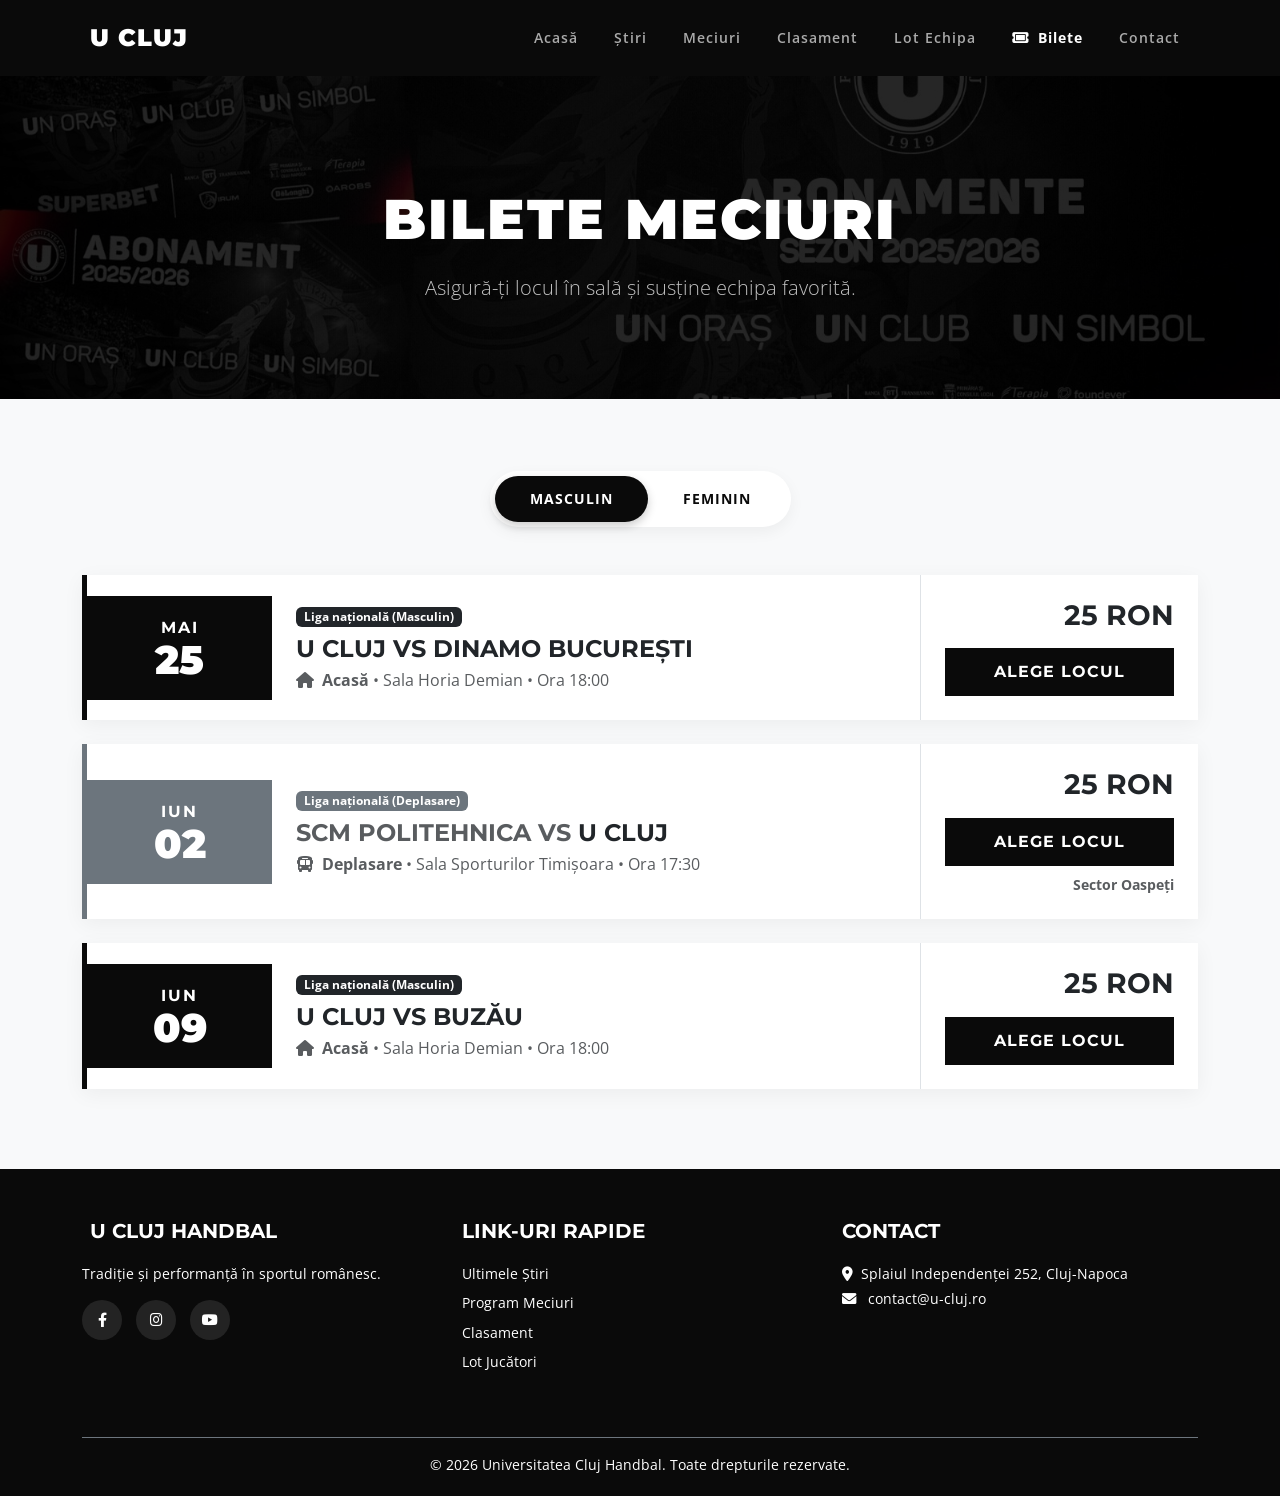
==== bilete.html @ f46bc1cf "first commit" ====
<!DOCTYPE html>
<html lang="ro">
<head>
    <meta charset="UTF-8">
    <meta name="viewport" content="width=device-width, initial-scale=1.0">
    <title>Bilete | U Cluj Handbal</title>
    
    <link href="https://fonts.googleapis.com/css2?family=Montserrat:wght@400;700;900&family=Open+Sans:wght@400;600&display=swap" rel="stylesheet">
    <link href="https://cdn.jsdelivr.net/npm/bootstrap@5.3.0/dist/css/bootstrap.min.css" rel="stylesheet">
    <link rel="stylesheet" href="https://cdnjs.cloudflare.com/ajax/libs/font-awesome/6.0.0/css/all.min.css">
    <link href="https://unpkg.com/aos@2.3.1/dist/aos.css" rel="stylesheet">
    
    <!-- AICI CONECTEZI FIȘIERUL CSS EXTERN -->
    <link rel="stylesheet" href="./css/style.css">
</head>
<body>

    <nav class="navbar navbar-expand-lg fixed-top">
        <div class="container">
            <a class="navbar-brand" href="index.html"><i class="fa-solid fa-shield-halved me-2"></i>U CLUJ</a>
            <button class="navbar-toggler" type="button" data-bs-toggle="collapse" data-bs-target="#navbarNav">
                <i class="fa-solid fa-bars text-white"></i>
            </button>
            <div class="collapse navbar-collapse" id="navbarNav">
                <ul class="navbar-nav ms-auto">
                    <li class="nav-item"><a class="nav-link" href="index.html">Acasă</a></li>
                    <li class="nav-item"><a class="nav-link" href="stiri.html">Știri</a></li>
                    <li class="nav-item"><a class="nav-link" href="meciuri.html">Meciuri</a></li>
                    <li class="nav-item"><a class="nav-link" href="clasament.html">Clasament</a></li>
                    <li class="nav-item"><a class="nav-link" href="lot.html">Lot Echipa</a></li>
                    <li class="nav-item"><a class="nav-link active fw-bold text-white" href="bilete.html"><i class="fa-solid fa-ticket me-1"></i> Bilete</a></li>
                    <li class="nav-item"><a class="nav-link" href="contact.html">Contact</a></li>
                </ul>
            </div>
        </div>
    </nav>

    <header class="page-header">
        <div class="container" data-aos="zoom-in" data-aos-duration="800">
            <h1 class="page-title display-4">Bilete Meciuri</h1>
            <p class="lead opacity-75">Asigură-ți locul în sală și susține echipa favorită.</p>
        </div>
    </header>

    <section class="container my-5 pt-4">
        <div class="text-center mb-5" data-aos="fade-up">
            <ul class="nav nav-pills justify-content-center" id="pills-tab" role="tablist">
                <li class="nav-item"><button class="nav-link active" data-bs-toggle="pill" data-bs-target="#masculin">MASCULIN</button></li>
                <li class="nav-item"><button class="nav-link" data-bs-toggle="pill" data-bs-target="#feminin">FEMININ</button></li>
            </ul>
        </div>

        <div class="tab-content" id="pills-tabContent">
            
            <!-- SECȚIUNE MASCULIN -->
            <div class="tab-pane fade show active" id="masculin">
                <div class="row g-4">
                    <div class="col-12" id="meci-dinamo" style="scroll-margin-top: 100px;" data-aos="fade-up" data-aos-delay="100">
                        <div class="card ticket-item">
                            <div class="row g-0 align-items-center">
                                <div class="col-md-2"><div class="ticket-date-box h-100 d-flex flex-column justify-content-center"><span class="month">MAI</span><span class="day">25</span></div></div>
                                <div class="col-md-7 p-4 ticket-info-container"><h4 class="fw-bold mb-1">U CLUJ vs DINAMO BUCUREȘTI</h4><p class="text-muted mb-0"><i class="fa-solid fa-house me-2"></i><strong>Acasă</strong> • Sala Horia Demian • Ora 18:00</p></div>
                                <div class="col-md-3 p-4 text-md-end text-center border-start"><h3 class="fw-bold mb-3">25 RON</h3><button type="button" class="btn btn-ucluj w-100" data-bs-toggle="modal" data-bs-target="#modalBilete">Alege Locul</button></div>
                            </div>
                        </div>
                    </div>

                    <div class="col-12" id="meci-politehnica" style="scroll-margin-top: 100px;" data-aos="fade-up" data-aos-delay="150">
                        <div class="card ticket-item is-away">
                            <div class="row g-0 align-items-center">
                                <div class="col-md-2"><div class="ticket-date-box h-100 d-flex flex-column justify-content-center"><span class="month">IUN</span><span class="day">02</span></div></div>
                                <div class="col-md-7 p-4 ticket-info-container"><h4 class="fw-bold mb-1 text-muted">SCM POLITEHNICA vs <span class="text-dark">U CLUJ</span></h4><p class="text-muted mb-0"><i class="fa-solid fa-bus me-2"></i><strong>Deplasare</strong> • Sala Sporturilor Timișoara • Ora 17:30</p></div>
                                <div class="col-md-3 p-4 text-md-end text-center border-start"><h3 class="fw-bold mb-3">25 RON</h3><button type="button" class="btn btn-ucluj w-100" data-bs-toggle="modal" data-bs-target="#modalBilete">Alege Locul</button><small class="text-muted d-block mt-2 fw-bold">Sector Oaspeți</small></div>
                            </div>
                        </div>
                    </div>

                    <div class="col-12" id="meci-buzau" style="scroll-margin-top: 100px;" data-aos="fade-up" data-aos-delay="300">
                        <div class="card ticket-item">
                            <div class="row g-0 align-items-center">
                                <div class="col-md-2"><div class="ticket-date-box h-100 d-flex flex-column justify-content-center"><span class="month">IUN</span><span class="day">09</span></div></div>
                                <div class="col-md-7 p-4 ticket-info-container"><h4 class="fw-bold mb-1">U CLUJ vs BUZĂU</h4><p class="text-muted mb-0"><i class="fa-solid fa-house me-2"></i><strong>Acasă</strong> • Sala Horia Demian • Ora 18:00</p></div>
                                <div class="col-md-3 p-4 text-md-end text-center border-start"><h3 class="fw-bold mb-3">25 RON</h3><button type="button" class="btn btn-ucluj w-100" data-bs-toggle="modal" data-bs-target="#modalBilete">Alege Locul</button></div>
                            </div>
                        </div>
                    </div>
                </div>
            </div>

            <!-- SECȚIUNE FEMININ -->
            <div class="tab-pane fade" id="feminin">
                <div class="row g-4">
                    <div class="col-12" id="meci-csm" style="scroll-margin-top: 100px;" data-aos="fade-up" data-aos-delay="150">
                        <div class="card ticket-item is-away">
                            <div class="row g-0 align-items-center">
                                <div class="col-md-2"><div class="ticket-date-box h-100 d-flex flex-column justify-content-center"><span class="month">MAI</span><span class="day">28</span></div></div>
                                <div class="col-md-7 p-4 ticket-info-container"><h4 class="fw-bold mb-1 text-muted">CSM BUCUREȘTI vs <span class="text-dark">U CLUJ</span></h4><p class="text-muted mb-0"><i class="fa-solid fa-bus me-2"></i><strong>Deplasare</strong> • Sala Polivalentă Buc. • Ora 17:00</p></div>
                                <div class="col-md-3 p-4 text-md-end text-center border-start"><h3 class="fw-bold mb-3">20 RON</h3><button type="button" class="btn btn-ucluj w-100" data-bs-toggle="modal" data-bs-target="#modalBilete">Alege Locul</button><small class="text-muted d-block mt-2 fw-bold">Sector Oaspeți</small></div>
                            </div>
                        </div>
                    </div>

                    <div class="col-12" id="meci-bistrita" style="scroll-margin-top: 100px;" data-aos="fade-up" data-aos-delay="250">
                        <div class="card ticket-item">
                            <div class="row g-0 align-items-center">
                                <div class="col-md-2"><div class="ticket-date-box h-100 d-flex flex-column justify-content-center"><span class="month">IUN</span><span class="day">04</span></div></div>
                                <div class="col-md-7 p-4 ticket-info-container"><h4 class="fw-bold mb-1">U CLUJ vs GLORIA BISTRIȚA</h4><p class="text-muted mb-0"><i class="fa-solid fa-house me-2"></i><strong>Acasă</strong> • Sala Horia Demian • Ora 18:30</p></div>
                                <div class="col-md-3 p-4 text-md-end text-center border-start"><h3 class="fw-bold mb-3">20 RON</h3><button type="button" class="btn btn-ucluj w-100" data-bs-toggle="modal" data-bs-target="#modalBilete">Alege Locul</button></div>
                            </div>
                        </div>
                    </div>

                    <div class="col-12" id="meci-rapid" style="scroll-margin-top: 100px;" data-aos="fade-up" data-aos-delay="350">
                        <div class="card ticket-item is-away">
                            <div class="row g-0 align-items-center">
                                <div class="col-md-2"><div class="ticket-date-box h-100 d-flex flex-column justify-content-center"><span class="month">IUN</span><span class="day">11</span></div></div>
                                <div class="col-md-7 p-4 ticket-info-container"><h4 class="fw-bold mb-1 text-muted">RAPID BUCUREȘTI vs <span class="text-dark">U CLUJ</span></h4><p class="text-muted mb-0"><i class="fa-solid fa-bus me-2"></i><strong>Deplasare</strong> • Sala Giulești • Ora 17:00</p></div>
                                <div class="col-md-3 p-4 text-md-end text-center border-start"><h3 class="fw-bold mb-3">20 RON</h3><button type="button" class="btn btn-ucluj w-100" data-bs-toggle="modal" data-bs-target="#modalBilete">Alege Locul</button><small class="text-muted d-block mt-2 fw-bold">Sector Oaspeți</small></div>
                            </div>
                        </div>
                    </div>
                </div>
            </div>
        </div>
    </section>

    <!-- Modal Achiziție Bilete -->
    <div class="modal fade" id="modalBilete" tabindex="-1" aria-hidden="true" data-bs-backdrop="static">
        <div class="modal-dialog modal-dialog-centered">
            <div class="modal-content border-0" style="border-radius: 0;">
                <div class="modal-header bg-dark text-white" style="border-radius: 0;">
                    <h5 class="modal-title fw-bold"><i class="fa-solid fa-ticket me-2"></i> Achiziție Bilete</h5>
                    <button type="button" class="btn-close btn-close-white" data-bs-dismiss="modal" onclick="resetForm()"></button>
                </div>
                <div class="modal-body p-4">
                    <div id="step1">
                        <form id="formStep1" onsubmit="event.preventDefault(); goToStep2();">
                            <h6 class="fw-bold mb-3 border-bottom pb-2">1. Detalii și Selecție</h6>
                            <div class="row mb-3">
                                <div class="col-6"><label class="form-label fw-bold small text-uppercase">Nume</label><input type="text" class="form-control" required></div>
                                <div class="col-6"><label class="form-label fw-bold small text-uppercase">Prenume</label><input type="text" class="form-control" required></div>
                            </div>
                            <div class="mb-3"><label class="form-label fw-bold small text-uppercase">Email</label><input type="email" class="form-control" required></div>
                            <div class="mb-3">
                                <label class="form-label fw-bold small text-uppercase">Alege Sectorul</label>
                                <select class="form-select" required>
                                    <option value="" selected disabled>Selectează...</option>
                                    <option>Tribuna 1 (Central) - 35 RON</option>
                                    <option>Tribuna 2 - 25 RON</option>
                                    <option>Peluză / Galerie - 15 RON</option>
                                </select>
                            </div>
                            <div class="mb-4"><label class="form-label fw-bold small text-uppercase">Număr Bilete</label><input type="number" class="form-control" min="1" max="10" value="1" required></div>
                            <button type="submit" class="btn btn-dark w-100 fw-bold py-2 rounded-0 text-uppercase">Continuă spre plată <i class="fa-solid fa-arrow-right ms-1"></i></button>
                        </form>
                    </div>

                    <div id="step2" style="display: none;">
                        <form id="formStep2" onsubmit="event.preventDefault(); finalizeOrder();">
                            <h6 class="fw-bold mb-3 border-bottom pb-2">2. Metodă de plată</h6>
                            <div class="row g-3 mb-4">
                                <div class="col-6"><input type="radio" class="btn-check" name="paymentType" id="payCash" value="casierie" onchange="toggleCardFields()" required><label class="payment-option-card w-100 d-block" for="payCash"><i class="fa-solid fa-cash-register fa-2x mb-2"></i><br> La Casierie</label></div>
                                <div class="col-6"><input type="radio" class="btn-check" name="paymentType" id="payCard" value="card" onchange="toggleCardFields()"><label class="payment-option-card w-100 d-block" for="payCard"><i class="fa-regular fa-credit-card fa-2x mb-2"></i><br> Card Online</label></div>
                            </div>
                            <div id="cardDetailsContainer" style="display: none;">
                                <div class="mb-3"><label class="form-label fw-bold small text-uppercase">Număr Card</label><input type="text" class="form-control" placeholder="0000 0000 0000 0000" id="cardNumberInput"></div>
                                <div class="row mb-4">
                                    <div class="col-6"><label class="form-label fw-bold small text-uppercase">Expirare</label><input type="text" class="form-control" placeholder="LL/AA" id="cardExpInput"></div>
                                    <div class="col-6"><label class="form-label fw-bold small text-uppercase">CVV</label><input type="text" class="form-control" placeholder="123" id="cardCvvInput"></div>
                                </div>
                            </div>
                            <div class="d-flex justify-content-between mt-4">
                                <button type="button" class="btn btn-outline-secondary rounded-0 px-4 fw-bold" onclick="goBackToStep1()">Înapoi</button>
                                <button type="submit" class="btn btn-success rounded-0 px-4 fw-bold text-uppercase">Confirmă <i class="fa-solid fa-check ms-1"></i></button>
                            </div>
                        </form>
                    </div>

                    <div id="step3" style="display: none;" class="text-center py-4">
                        <i class="fa-solid fa-circle-check text-success" style="font-size: 5rem; margin-bottom: 20px;"></i>
                        <h4 class="fw-bold mb-3" id="successTitle">Rezervare Finalizată!</h4>
                        <p class="text-muted" id="successMessage"></p>
                        <button type="button" class="btn btn-dark w-100 fw-bold mt-3 rounded-0 text-uppercase" data-bs-dismiss="modal" onclick="resetForm()">Închide fereastra</button>
                    </div>
                </div>
            </div>
        </div>
    </div>
    
   <footer>
        <div class="container">
            <div class="row">
                <div class="col-lg-4 mb-4">
                    <h5 class="fw-bold"><i class="fa-solid fa-shield-halved me-2"></i>U CLUJ HANDBAL</h5>
                    <p>Tradiție și performanță în sportul românesc.</p>
                    <div class="social-links mt-3">
                        <a href="#"><i class="fa-brands fa-facebook-f"></i></a>
                        <a href="#"><i class="fa-brands fa-instagram"></i></a>
                        <a href="#"><i class="fa-brands fa-youtube"></i></a>
                    </div>
                </div>
                <div class="col-lg-4 mb-4">
                    <h5 class="fw-bold">Link-uri Rapide</h5>
                    <ul class="list-unstyled">
                        <li class="mb-2"><a href="stiri.html">Ultimele Știri</a></li>
                        <li class="mb-2"><a href="meciuri.html">Program Meciuri</a></li>
                        <li class="mb-2"><a href="clasament.html">Clasament</a></li>
                        <li class="mb-2"><a href="lot.html">Lot Jucători</a></li>
                    </ul>
                </div>
                <div class="col-lg-4 mb-4">
                    <h5 class="fw-bold">Contact</h5>
                    <p class="mb-1"><i class="fa-solid fa-location-dot me-2"></i>Splaiul Independenței 252, Cluj-Napoca</p>
                    <p class="mb-1"><i class="fa-solid fa-envelope me-2"></i> contact@u-cluj.ro</p>
                </div>
            </div>
            <div class="border-top border-secondary mt-4 pt-3 text-center">
                <p class="mb-0">© 2026 Universitatea Cluj Handbal. Toate drepturile rezervate.</p>
            </div>
        </div>
    </footer>


    <script src="https://cdn.jsdelivr.net/npm/bootstrap@5.3.0/dist/js/bootstrap.bundle.min.js"></script>
    <script src="https://unpkg.com/aos@2.3.1/dist/aos.js"></script>
    
    <!-- AICI CONECTEZI FIȘIERUL JAVASCRIPT EXTERN -->
    <script src="./js/main.js"></script>
</body>
</html>
---- css/style.css ----
:root {
    --u-black: #0a0a0a;
    --u-white: #ffffff;
    --u-gray-light: #f8f9fa;
    --transition: all 0.3s ease-in-out;
}

body { font-family: 'Open Sans', sans-serif; background-color: var(--u-gray-light); color: var(--u-black); }
h1, h2, h3, h4, h5, .navbar-brand { font-family: 'Montserrat', sans-serif; text-transform: uppercase; }

/* Navigare */
.navbar { background-color: var(--u-black); padding: 15px 0; transition: var(--transition); }
.navbar-brand { font-weight: 900; font-size: 1.5rem; letter-spacing: 1px; color: var(--u-white) !important; }
.nav-link { font-weight: 600; font-size: 0.9rem; letter-spacing: 1px; color: #aaaaaa !important; position: relative; margin: 0 10px; }
.nav-link:hover, .nav-link.active { color: var(--u-white) !important; }

/* Page Header */
.page-header { background: linear-gradient(rgba(0,0,0,0.85), rgba(0,0,0,0.85)), url('../imagini/handbal_1.png') center/cover; padding: 120px 0 80px; color: var(--u-white); text-align: center; margin-top: 66px;}
.page-title { font-weight: 900; letter-spacing: 2px; margin-bottom: 20px; }

/* Tab-uri Selecție */
.nav-pills { background: #fff; padding: 5px; border-radius: 50px; display: inline-flex; box-shadow: 0 5px 15px rgba(0,0,0,0.05); }
.nav-pills .nav-link { color: var(--u-black) !important; font-weight: 700; border-radius: 50px; padding: 12px 35px; margin: 0; transition: var(--transition); border: none; background-color: transparent; text-transform: uppercase;}
.nav-pills .nav-link:hover { background-color: #e9ecef; }
.nav-pills .nav-link.active { background-color: var(--u-black) !important; color: var(--u-white) !important; box-shadow: 0 4px 10px rgba(0,0,0,0.2); }

/* Ticket Cards (Designul de bază e Negru) */
.ticket-item { background: var(--u-white); border-radius: 0; border: none; border-left: 5px solid var(--u-black); box-shadow: 0 5px 20px rgba(0,0,0,0.05); transition: var(--transition); position: relative; overflow: hidden; }
.ticket-item:hover { transform: translateY(-5px); box-shadow: 0 15px 30px rgba(0,0,0,0.1); }
.ticket-date-box { background: var(--u-black); color: var(--u-white); padding: 20px; text-align: center; font-family: 'Montserrat', sans-serif; transition: var(--transition); }
.ticket-date-box .day { font-size: 2.5rem; font-weight: 900; line-height: 1; }
.ticket-date-box .month { font-size: 1rem; font-weight: 700; letter-spacing: 2px; }

.btn-ucluj { background-color: var(--u-black); color: var(--u-white); font-family: 'Montserrat', sans-serif; font-weight: 700; border-radius: 0; padding: 10px 25px; letter-spacing: 1px; transition: var(--transition); border: 2px solid var(--u-black); text-transform: uppercase; }
.btn-ucluj:hover { background-color: transparent; color: var(--u-black); }

/* Formular si Modal */
.form-control, .form-select { border-radius: 0; }
.payment-option-card { border: 2px solid #ddd; padding: 15px; cursor: pointer; transition: var(--transition); text-align: center; font-weight: bold; }
.payment-option-card:hover { border-color: var(--u-black); background-color: #f8f9fa; }
.btn-check:checked + .payment-option-card { border-color: var(--u-black); background-color: var(--u-black); color: var(--u-white); }

footer { background-color: var(--u-black); color: #888; padding: 50px 0 20px; font-size: 0.9rem; margin-top: 80px; }

/* Stiluri Clasament Premium Alb/Negru */
.standings-container { background-color: var(--u-white); border-radius: 0; padding: 30px; box-shadow: 0 10px 30px rgba(0,0,0,0.05); border-top: 5px solid var(--u-black); }
.table { margin-bottom: 0; }
.table thead th { background-color: var(--u-gray-light); color: var(--u-black); border-bottom: 2px solid var(--u-black); font-size: 0.85rem; font-weight: 700; text-transform: uppercase; letter-spacing: 1px; padding: 15px 10px; }
.table tbody tr { border-bottom: 1px solid #eee; transition: background-color 0.2s; }
.table tbody tr:hover { background-color: var(--u-gray-light); }
.table td { padding: 15px 10px; vertical-align: middle; color: #333; border: none; }

/* Elemente specifice echipelor */
.rank-number { font-weight: 900; font-size: 1.1rem; width: 40px; text-align: center; display: inline-block; color: var(--u-black); }
.rank-red { background-color: #dc3545; color: var(--u-white); padding: 2px 0; border-radius: 4px; } 
.team-logo { width: 35px; height: 35px; object-fit: contain; margin-right: 15px; }
.team-name { font-weight: 700; font-size: 1.05rem; letter-spacing: 0.5px; color: var(--u-black); }

/* Highlight U Cluj */
.u-cluj-row { background-color: rgba(0, 0, 0, 0.03) !important; border-left: 4px solid var(--u-black) !important; }
.u-cluj-row .team-name { font-weight: 900; color: var(--u-black); text-transform: uppercase; }

.stat-col { color: #666; font-weight: 600; }
.points-col { font-weight: 900; font-size: 1.2rem; color: var(--u-black); }

/* =========================================
   STILURI SPECIFICE PENTRU INDEX.HTML
   ========================================= */

/* Hero Section (Carusel Mare) */
.hero-section { position: relative; height: 85vh; background: var(--u-black); overflow: hidden; }
.hero-slider, .hero-slider .carousel-inner, .hero-slider .carousel-item { height: 85vh; }
.hero-slider .carousel-item { background-position: center top; background-size: cover; }
.hero-overlay { position: absolute; top: 0; left: 0; width: 100%; height: 100%; background: linear-gradient(to right, rgba(0,0,0,0.9) 0%, rgba(0,0,0,0.4) 100%); z-index: 1; }
.hero-content { position: relative; z-index: 2; color: var(--u-white); height: 100%; display: flex; align-items: center; }
.hero-title { font-weight: 900; font-size: 4.5rem; line-height: 1.1; }

/* Săgeți Slider Hero */
.hero-slider .carousel-control-prev, .hero-slider .carousel-control-next { width: 8%; z-index: 10; opacity: 0.8; }
.hero-slider .carousel-control-prev-icon, .hero-slider .carousel-control-next-icon { width: 3.5rem; height: 3.5rem; }

/* Carusel Panou Negru (Următorul Meci) */
.next-match-panel { background: var(--u-black); color: var(--u-white); position: relative; overflow: hidden; }
.next-match-panel::before { content: 'VS'; position: absolute; top: 50%; left: 50%; transform: translate(-50%, -50%); font-size: 10rem; font-weight: 900; color: rgba(255,255,255,0.03); z-index: 0; }
.match-slide-content { padding: 40px; position: relative; z-index: 1; }
.next-match-panel .carousel-control-prev, .next-match-panel .carousel-control-next { width: 5%; opacity: 0.8; }

/* Carduri Știri (Premium Card) */
.premium-card { background: var(--u-white); border: none; border-radius: 0; transition: var(--transition); box-shadow: 0 5px 15px rgba(0,0,0,0.05); overflow: hidden; height: 100%; }
.premium-card:hover { transform: translateY(-10px); box-shadow: 0 15px 30px rgba(0,0,0,0.1); }
.badge-u { background-color: var(--u-black); color: var(--u-white); padding: 5px 10px; font-weight: 600; text-transform: uppercase; font-size: 0.75rem; }
/* =========================================
   STILURI SPECIFICE PENTRU CONTACT.HTML
   ========================================= */

/* Info Cards */
.contact-info-card { background: var(--u-white); padding: 40px 30px; text-align: center; border: none; border-radius: 0; box-shadow: 0 10px 30px rgba(0,0,0,0.05); transition: var(--transition); height: 100%; position: relative; overflow: hidden; z-index: 1; }
.contact-info-card::before { content: ''; position: absolute; top: 0; left: 0; width: 100%; height: 4px; background: var(--u-black); transform: scaleX(0); transition: transform 0.4s ease; transform-origin: left; z-index: -1; }
.contact-info-card:hover { transform: translateY(-10px); box-shadow: 0 20px 40px rgba(0,0,0,0.1); }
.contact-info-card:hover::before { transform: scaleX(1); }
.icon-wrapper { width: 80px; height: 80px; background: var(--u-gray-light); border-radius: 50%; display: flex; align-items: center; justify-content: center; font-size: 2rem; color: var(--u-black); margin: 0 auto 20px; transition: var(--transition); }
.contact-info-card:hover .icon-wrapper { background: var(--u-black); color: var(--u-white); }

/* Formular Contact */
.contact-form-wrapper { background: var(--u-white); padding: 50px; box-shadow: 0 10px 40px rgba(0,0,0,0.08); position: relative; }
.contact-form-wrapper::before { content: ''; position: absolute; top: -20px; left: -20px; width: 100px; height: 100px; background: repeating-linear-gradient(45deg, var(--u-accent), var(--u-accent) 2px, transparent 2px, transparent 10px); z-index: -1; }

/* Buton Contact Dezactivat */
.btn-ucluj:disabled { background-color: #666; border-color: #666; cursor: not-allowed; opacity: 0.7; }

/* Hartă Contact */
.map-container { height: 100%; min-height: 400px; width: 100%; background: #eee; position: relative; }
.map-container iframe { width: 100%; height: 100%; border: 0; position: absolute; top: 0; left: 0; filter: grayscale(100%) contrast(1.2); transition: var(--transition); }
.map-container iframe:hover { filter: none; }

/* =========================================
   STILURI SPECIFICE PENTRU LOT.HTML
   ========================================= */

/* Player Cards */
.player-card { background: var(--u-white); border: none; border-radius: 0; overflow: hidden; position: relative; transition: var(--transition); box-shadow: 0 5px 20px rgba(0,0,0,0.03); }
.player-card:hover { transform: translateY(-10px); box-shadow: 0 15px 30px rgba(0,0,0,0.1); }
.player-img-container { position: relative; overflow: hidden; background: #e9ecef; aspect-ratio: 3/4; display: flex; align-items: center; justify-content: center; }
.player-img-container img { width: 100%; height: 100%; object-fit: cover; transition: transform 0.5s ease; }
.player-card:hover .player-img-container img { transform: scale(1.05); }

/* Informații Jucător */
.player-info { padding: 20px; text-align: center; border-bottom: 4px solid transparent; transition: var(--transition); }
.player-card:hover .player-info { border-bottom-color: var(--u-black); }
.player-name { font-weight: 900; font-size: 1.15rem; margin-bottom: 5px; color: var(--u-black); }
.player-role { color: #666; font-size: 0.85rem; font-weight: 600; text-transform: uppercase; letter-spacing: 1px; }

/* Căpitan & Ecusoane */
.badge-captain { position: absolute; top: 15px; left: 15px; background: #ffc107; color: #000; font-weight: 800; padding: 5px 12px; border-radius: 0; font-size: 0.75rem; letter-spacing: 1px; z-index: 2; box-shadow: 0 2px 5px rgba(0,0,0,0.2);}

/* Titluri Secțiuni */
.roster-title { font-weight: 900; font-size: 1.8rem; border-bottom: 3px solid var(--u-black); display: inline-block; padding-bottom: 5px; margin-bottom: 30px; }

/* =========================================
   STILURI SPECIFICE PENTRU MECIURI.HTML
   ========================================= */

/* Suprascriere fundal antet doar pentru pagina Meciuri */
.page-header-meciuri {
    background: linear-gradient(rgba(0,0,0,0.8), rgba(0,0,0,0.8)), url('../imagini/handbal_2.png') center/cover;
}

/* Match Cards Aliniate Orizontal */
.match-card { background: var(--u-white); border: none; border-radius: 0; box-shadow: 0 5px 15px rgba(0,0,0,0.03); transition: var(--transition); position: relative; border-left: 4px solid transparent; }
.match-card:hover { transform: translateX(5px); box-shadow: 0 10px 25px rgba(0,0,0,0.08); border-left-color: var(--u-black); }
.team-name { font-weight: 900; font-size: 1.1rem; line-height: 1.2; }

/* Box Scor - Forțăm Orizontala */
.score-box { 
    background: var(--u-black); 
    color: var(--u-white); 
    font-weight: 900; 
    font-size: 1.8rem; 
    padding: 8px 25px; 
    display: inline-block; 
    letter-spacing: 2px; 
    white-space: nowrap; 
    min-width: 140px;
    text-align: center;
}

.vs-box { font-weight: 900; color: #ccc; font-size: 1.2rem; white-space: nowrap; }
.match-date { font-weight: 700; color: #666; font-size: 0.85rem; letter-spacing: 1px; }

/* Buton Bilete în Meciuri */
.btn-bilete { background-color: var(--u-black); color: var(--u-white); font-weight: bold; border-radius: 0; transition: var(--transition); text-transform: uppercase; border: 2px solid var(--u-black); text-decoration: none; display: inline-block;}
.btn-bilete:hover { background-color: transparent; color: var(--u-black); }
.badge-status { font-size: 0.8rem; letter-spacing: 1px; padding: 8px 12px; border-radius: 0; min-width: 110px; }

/* =========================================
   STILURI SPECIFICE PENTRU ARTICOLE (STIRI)
   ========================================= */

/* Header-ul articolelor */
.article-header { padding: 160px 0 80px; color: var(--u-white); margin-top: 66px; }
.article-title { font-weight: 900; font-size: 3.5rem; line-height: 1.1; margin-bottom: 25px; text-transform: uppercase; color: var(--u-white); }
.article-meta { font-family: 'Montserrat', sans-serif; font-size: 0.9rem; font-weight: 600; letter-spacing: 1px; text-transform: uppercase; color: #ccc; }

/* Imagini fundal pentru articole (schimbă linkul din HTML) */
.stire-bg-1 { background: linear-gradient(rgba(0,0,0,0.4), rgba(0,0,0,0.9)), url('../imagini/img.jpg') center/cover; }
.stire-bg-2 { background: linear-gradient(rgba(0,0,0,0.4), rgba(0,0,0,0.9)), url('../imagini/u_cluj_copii.png') center/cover; }
.stire-bg-3 { background: linear-gradient(rgba(0,0,0,0.4), rgba(0,0,0,0.9)), url('../imagini/calin_hossu.png') center/cover; }

/* Conținut text (Tipografie) */
.article-content { font-family: 'Merriweather', serif; font-size: 1.2rem; line-height: 1.9; color: #333; }
.article-content p { margin-bottom: 30px; text-align: justify; }

/* Efect de prima literă (Drop Cap) */
.article-content > p:first-of-type::first-letter { font-family: 'Montserrat', sans-serif; font-size: 5rem; font-weight: 900; float: left; margin: 10px 20px 0 0; line-height: 0.8; color: var(--u-black); }

/* Citat/Highlight în articol */
.u-highlight { border-left: 6px solid var(--u-white); padding: 25px 40px; background: var(--u-black); color: var(--u-white); font-style: italic; font-size: 1.4rem; margin: 50px 0; position: relative; }

/* Formular Academia (din stire-juniori) */
.registration-box { background: var(--u-gray-light); padding: 40px; border-top: 5px solid var(--u-black); margin-top: 50px; box-shadow: 0 10px 30px rgba(0,0,0,0.05); }
.btn-submit { background: var(--u-black); color: var(--u-white); border: none; padding: 15px 40px; font-family: 'Montserrat', sans-serif; font-weight: 900; text-transform: uppercase; letter-spacing: 2px; transition: var(--transition); width: 100%; }
.btn-submit:hover { background: #333; transform: translateY(-2px); }

#success-message { display: none; } /* ACEASTA ESTE LINIA CARE LIPSEA */

.success-box { background: #d4edda; color: #155724; padding: 30px; text-align: center; border: 1px solid #c3e6cb; }

/* Statistici Jucător (din stire-transfer) */
.player-stats { background: var(--u-black); color: var(--u-white); padding: 30px; margin: 40px 0; font-family: 'Montserrat', sans-serif; }
.stat-item { text-align: center; border-right: 1px solid rgba(255,255,255,0.1); }
.stat-item:last-child { border-right: none; }
.stat-value { font-size: 2rem; font-weight: 900; display: block; }
.stat-label { font-size: 0.75rem; text-transform: uppercase; letter-spacing: 1px; color: #888; }

/* Butonul de înapoi */
.btn-back { display: inline-flex; align-items: center; margin-top: 50px; font-family: 'Montserrat', sans-serif; font-weight: 700; text-transform: uppercase; color: var(--u-black); border: 2px solid var(--u-black); padding: 12px 30px; text-decoration: none; transition: var(--transition); letter-spacing: 1px; }
.btn-back:hover { background: var(--u-black); color: var(--u-white); transform: translateX(-5px); }

/* Imagine specifică pentru articolul 4 */
.stire-bg-4 { background: linear-gradient(rgba(0,0,0,0.4), rgba(0,0,0,0.9)), url('../imagini/handbal_masculin.png') center/cover; }

/* Adăugare iconiță ghilimele pentru zona de citat */
.u-highlight::after { 
    content: '\f10e'; 
    font-family: 'Font Awesome 6 Free'; 
    font-weight: 900; 
    position: absolute; 
    top: 10px; 
    right: 20px; 
    color: rgba(255,255,255,0.1); 
    font-size: 3rem; 
}

/* =========================================
   STILURI SPECIFICE PENTRU STIRI.HTML
   ========================================= */

/* Suprascriere fundal antet doar pentru pagina Știri */
.page-header-stiri { 
    background: linear-gradient(rgba(0,0,0,0.8), rgba(0,0,0,0.8)), url('../imagini/handbal2.jpg') center/cover; 
}

/* Efect avansat de Hover pentru pozele din cardurile de stiri */
.card-img-wrapper { overflow: hidden; position: relative; }
.card-img-wrapper img { transition: transform 0.6s ease; height: 250px; object-fit: cover; width: 100%; }
.premium-card:hover .card-img-wrapper img { transform: scale(1.08); }

/* Poziționare și stilizare specifică elementelor din cardul de știri */
.premium-card .badge-u { position: absolute; top: 15px; left: 15px; z-index: 2; padding: 5px 10px; font-weight: 600; letter-spacing: 1px; }
.card-date { font-size: 0.8rem; color: #888; font-weight: 600; letter-spacing: 1px; }

/* =========================================
   STILURI GLOBALE PENTRU FOOTER (SUBSOL)
   ========================================= */
footer h5 { color: var(--u-white); margin-bottom: 20px; }
footer p { color: #ffffff !important; }

/* Forțăm link-urile să fie albe și fără subliniere */
footer a { color: #ffffff !important; text-decoration: none !important; transition: var(--transition); }

/* Efectul la trecerea cu mouse-ul */
footer a:hover { color: #aaaaaa !important; padding-left: 5px; }

/* Iconițele de Social Media */
.social-links a { color: var(--u-white) !important; background: rgba(255,255,255,0.1); width: 40px; height: 40px; display: inline-flex; align-items: center; justify-content: center; border-radius: 50%; margin-right: 10px; transition: var(--transition); }
.social-links a:hover { background: var(--u-white) !important; color: var(--u-black) !important; transform: translateY(-3px); padding-left: 0; }
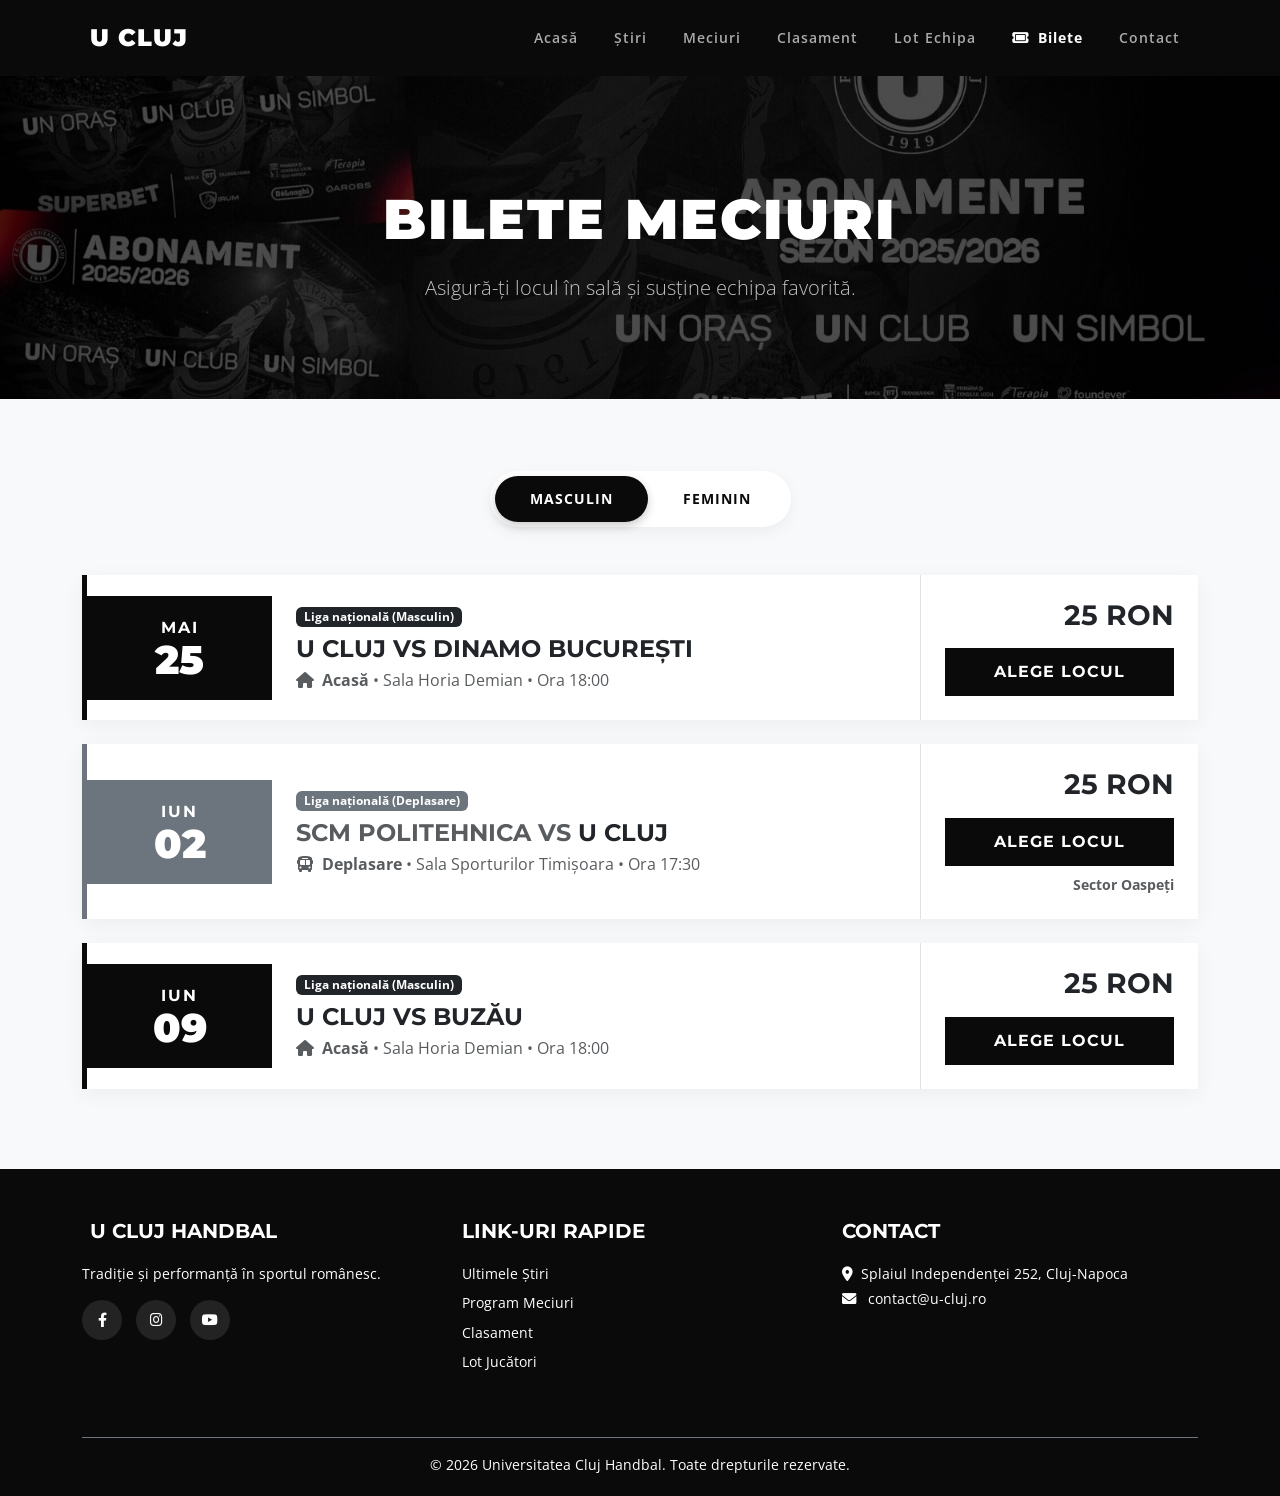
==== commit 854f3de2: "feat: enhance page headers and navigation links for improved user experience" ====
--- a/bilete.html
+++ b/bilete.html
@@ -35,7 +35,7 @@
         </div>
     </nav>
 
-    <header class="page-header">
+    <header class="page-header header-bilete" data-aos="fade-down">
         <div class="container" data-aos="zoom-in" data-aos-duration="800">
             <h1 class="page-title display-4">Bilete Meciuri</h1>
             <p class="lead opacity-75">Asigură-ți locul în sală și susține echipa favorită.</p>
--- a/css/style.css
+++ b/css/style.css
@@ -15,7 +15,7 @@
 .nav-link:hover, .nav-link.active { color: var(--u-white) !important; }
 
 /* Page Header */
-.page-header { background: linear-gradient(rgba(0,0,0,0.85), rgba(0,0,0,0.85)), url('../imagini/handbal_1.png') center/cover; padding: 120px 0 80px; color: var(--u-white); text-align: center; margin-top: 66px;}
+.page-header { background: linear-gradient(rgba(0,0,0,0.85), rgba(0,0,0,0.85)), url('../imagini/handbal.jpg') center/cover; padding: 120px 0 80px; color: var(--u-white); text-align: center; margin-top: 66px;}
 .page-title { font-weight: 900; letter-spacing: 2px; margin-bottom: 20px; }
 
 /* Tab-uri Selecție */
@@ -142,7 +142,7 @@
 
 /* Suprascriere fundal antet doar pentru pagina Meciuri */
 .page-header-meciuri {
-    background: linear-gradient(rgba(0,0,0,0.8), rgba(0,0,0,0.8)), url('../imagini/handbal_2.png') center/cover;
+    background: linear-gradient(rgba(0,0,0,0.8), rgba(0,0,0,0.8)), url('../imagini/handbal_1.png') center/cover;
 }
 
 /* Match Cards Aliniate Orizontal */
@@ -263,4 +263,21 @@
 
 /* Iconițele de Social Media */
 .social-links a { color: var(--u-white) !important; background: rgba(255,255,255,0.1); width: 40px; height: 40px; display: inline-flex; align-items: center; justify-content: center; border-radius: 50%; margin-right: 10px; transition: var(--transition); }
-.social-links a:hover { background: var(--u-white) !important; color: var(--u-black) !important; transform: translateY(-3px); padding-left: 0; }+.social-links a:hover { background: var(--u-white) !important; color: var(--u-black) !important; transform: translateY(-3px); padding-left: 0; }
+
+
+.header-lot {
+    background: linear-gradient(rgba(0,0,0,0.85), rgba(0,0,0,0.85)), url('../imagini/handbal.jpg') center/cover; padding: 120px 0 80px; color: var(--u-white); text-align: center; margin-top: 66px;;
+}
+
+.header-clasament {
+    background: linear-gradient(rgba(0,0,0,0.7), rgba(0,0,0,0.7)), url("../imagini/romania.png") center/cover; padding: 120px 0 80px; color: var(--u-white); text-align: center; margin-top: 66px;;
+}
+
+.header-contact {
+     background: linear-gradient(rgba(0,0,0,0.85), rgba(0,0,0,0.85)), url('https://images.unsplash.com/photo-1574629810360-18fae20500d2?q=80&w=1920&auto=format&fit=crop') center/cover; padding: 120px 0 80px; color: var(--u-white); text-align: center; margin-top: 66px;
+}
+
+.header-bilete {
+    background: linear-gradient(rgba(0,0,0,0.7), rgba(0,0,0,0.7)), url("../imagini/handbal_1.png") center/cover; padding: 120px 0 80px; color: var(--u-white); text-align: center; margin-top: 66px;;
+}
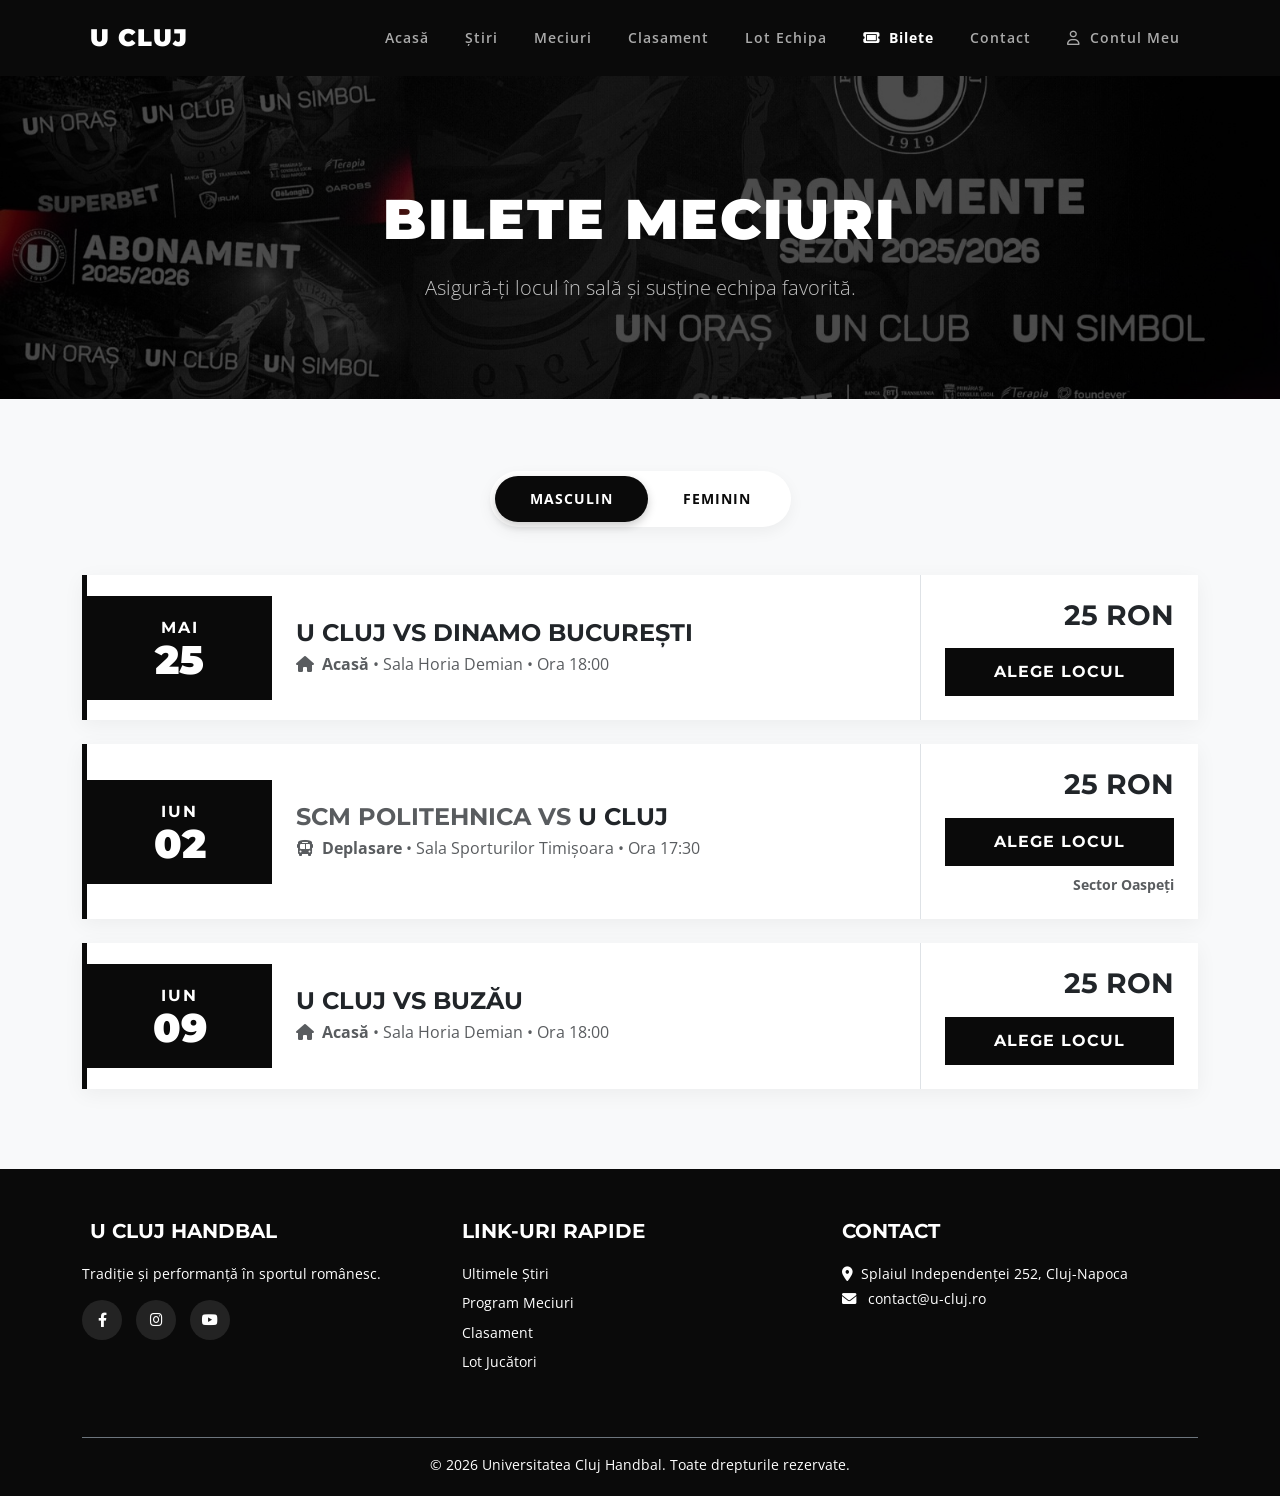
==== commit 3e457ed3: "Add "Contul Meu" link to navigation and create profile and password reset pages - Added "Contul Meu"" ====
--- a/bilete.html
+++ b/bilete.html
@@ -10,7 +10,6 @@
     <link rel="stylesheet" href="https://cdnjs.cloudflare.com/ajax/libs/font-awesome/6.0.0/css/all.min.css">
     <link href="https://unpkg.com/aos@2.3.1/dist/aos.css" rel="stylesheet">
     
-    <!-- AICI CONECTEZI FIȘIERUL CSS EXTERN -->
     <link rel="stylesheet" href="./css/style.css">
 </head>
 <body>
@@ -22,7 +21,7 @@
                 <i class="fa-solid fa-bars text-white"></i>
             </button>
             <div class="collapse navbar-collapse" id="navbarNav">
-                <ul class="navbar-nav ms-auto">
+                <ul class="navbar-nav ms-auto" id="mainMenu">
                     <li class="nav-item"><a class="nav-link" href="index.html">Acasă</a></li>
                     <li class="nav-item"><a class="nav-link" href="stiri.html">Știri</a></li>
                     <li class="nav-item"><a class="nav-link" href="meciuri.html">Meciuri</a></li>
@@ -30,6 +29,7 @@
                     <li class="nav-item"><a class="nav-link" href="lot.html">Lot Echipa</a></li>
                     <li class="nav-item"><a class="nav-link active fw-bold text-white" href="bilete.html"><i class="fa-solid fa-ticket me-1"></i> Bilete</a></li>
                     <li class="nav-item"><a class="nav-link" href="contact.html">Contact</a></li>
+                    <li class="nav-item"><a class="nav-link" href="autentificare.html" id="authLinkBtn"><i class="fa-regular fa-user me-1"></i> Contul Meu</a></li>
                 </ul>
             </div>
         </div>
@@ -52,7 +52,6 @@
 
         <div class="tab-content" id="pills-tabContent">
             
-            <!-- SECȚIUNE MASCULIN -->
             <div class="tab-pane fade show active" id="masculin">
                 <div class="row g-4">
                     <div class="col-12" id="meci-dinamo" style="scroll-margin-top: 100px;" data-aos="fade-up" data-aos-delay="100">
@@ -60,7 +59,7 @@
                             <div class="row g-0 align-items-center">
                                 <div class="col-md-2"><div class="ticket-date-box h-100 d-flex flex-column justify-content-center"><span class="month">MAI</span><span class="day">25</span></div></div>
                                 <div class="col-md-7 p-4 ticket-info-container"><h4 class="fw-bold mb-1">U CLUJ vs DINAMO BUCUREȘTI</h4><p class="text-muted mb-0"><i class="fa-solid fa-house me-2"></i><strong>Acasă</strong> • Sala Horia Demian • Ora 18:00</p></div>
-                                <div class="col-md-3 p-4 text-md-end text-center border-start"><h3 class="fw-bold mb-3">25 RON</h3><button type="button" class="btn btn-ucluj w-100" data-bs-toggle="modal" data-bs-target="#modalBilete">Alege Locul</button></div>
+                                <div class="col-md-3 p-4 text-md-end text-center border-start"><h3 class="fw-bold mb-3">25 RON</h3><button type="button" class="btn btn-ucluj w-100">Alege Locul</button></div>
                             </div>
                         </div>
                     </div>
@@ -70,7 +69,7 @@
                             <div class="row g-0 align-items-center">
                                 <div class="col-md-2"><div class="ticket-date-box h-100 d-flex flex-column justify-content-center"><span class="month">IUN</span><span class="day">02</span></div></div>
                                 <div class="col-md-7 p-4 ticket-info-container"><h4 class="fw-bold mb-1 text-muted">SCM POLITEHNICA vs <span class="text-dark">U CLUJ</span></h4><p class="text-muted mb-0"><i class="fa-solid fa-bus me-2"></i><strong>Deplasare</strong> • Sala Sporturilor Timișoara • Ora 17:30</p></div>
-                                <div class="col-md-3 p-4 text-md-end text-center border-start"><h3 class="fw-bold mb-3">25 RON</h3><button type="button" class="btn btn-ucluj w-100" data-bs-toggle="modal" data-bs-target="#modalBilete">Alege Locul</button><small class="text-muted d-block mt-2 fw-bold">Sector Oaspeți</small></div>
+                                <div class="col-md-3 p-4 text-md-end text-center border-start"><h3 class="fw-bold mb-3">25 RON</h3><button type="button" class="btn btn-ucluj w-100">Alege Locul</button><small class="text-muted d-block mt-2 fw-bold">Sector Oaspeți</small></div>
                             </div>
                         </div>
                     </div>
@@ -80,14 +79,13 @@
                             <div class="row g-0 align-items-center">
                                 <div class="col-md-2"><div class="ticket-date-box h-100 d-flex flex-column justify-content-center"><span class="month">IUN</span><span class="day">09</span></div></div>
                                 <div class="col-md-7 p-4 ticket-info-container"><h4 class="fw-bold mb-1">U CLUJ vs BUZĂU</h4><p class="text-muted mb-0"><i class="fa-solid fa-house me-2"></i><strong>Acasă</strong> • Sala Horia Demian • Ora 18:00</p></div>
-                                <div class="col-md-3 p-4 text-md-end text-center border-start"><h3 class="fw-bold mb-3">25 RON</h3><button type="button" class="btn btn-ucluj w-100" data-bs-toggle="modal" data-bs-target="#modalBilete">Alege Locul</button></div>
-                            </div>
-                        </div>
-                    </div>
-                </div>
-            </div>
-
-            <!-- SECȚIUNE FEMININ -->
+                                <div class="col-md-3 p-4 text-md-end text-center border-start"><h3 class="fw-bold mb-3">25 RON</h3><button type="button" class="btn btn-ucluj w-100">Alege Locul</button></div>
+                            </div>
+                        </div>
+                    </div>
+                </div>
+            </div>
+
             <div class="tab-pane fade" id="feminin">
                 <div class="row g-4">
                     <div class="col-12" id="meci-csm" style="scroll-margin-top: 100px;" data-aos="fade-up" data-aos-delay="150">
@@ -95,7 +93,7 @@
                             <div class="row g-0 align-items-center">
                                 <div class="col-md-2"><div class="ticket-date-box h-100 d-flex flex-column justify-content-center"><span class="month">MAI</span><span class="day">28</span></div></div>
                                 <div class="col-md-7 p-4 ticket-info-container"><h4 class="fw-bold mb-1 text-muted">CSM BUCUREȘTI vs <span class="text-dark">U CLUJ</span></h4><p class="text-muted mb-0"><i class="fa-solid fa-bus me-2"></i><strong>Deplasare</strong> • Sala Polivalentă Buc. • Ora 17:00</p></div>
-                                <div class="col-md-3 p-4 text-md-end text-center border-start"><h3 class="fw-bold mb-3">20 RON</h3><button type="button" class="btn btn-ucluj w-100" data-bs-toggle="modal" data-bs-target="#modalBilete">Alege Locul</button><small class="text-muted d-block mt-2 fw-bold">Sector Oaspeți</small></div>
+                                <div class="col-md-3 p-4 text-md-end text-center border-start"><h3 class="fw-bold mb-3">20 RON</h3><button type="button" class="btn btn-ucluj w-100">Alege Locul</button><small class="text-muted d-block mt-2 fw-bold">Sector Oaspeți</small></div>
                             </div>
                         </div>
                     </div>
@@ -105,7 +103,7 @@
                             <div class="row g-0 align-items-center">
                                 <div class="col-md-2"><div class="ticket-date-box h-100 d-flex flex-column justify-content-center"><span class="month">IUN</span><span class="day">04</span></div></div>
                                 <div class="col-md-7 p-4 ticket-info-container"><h4 class="fw-bold mb-1">U CLUJ vs GLORIA BISTRIȚA</h4><p class="text-muted mb-0"><i class="fa-solid fa-house me-2"></i><strong>Acasă</strong> • Sala Horia Demian • Ora 18:30</p></div>
-                                <div class="col-md-3 p-4 text-md-end text-center border-start"><h3 class="fw-bold mb-3">20 RON</h3><button type="button" class="btn btn-ucluj w-100" data-bs-toggle="modal" data-bs-target="#modalBilete">Alege Locul</button></div>
+                                <div class="col-md-3 p-4 text-md-end text-center border-start"><h3 class="fw-bold mb-3">20 RON</h3><button type="button" class="btn btn-ucluj w-100">Alege Locul</button></div>
                             </div>
                         </div>
                     </div>
@@ -115,7 +113,7 @@
                             <div class="row g-0 align-items-center">
                                 <div class="col-md-2"><div class="ticket-date-box h-100 d-flex flex-column justify-content-center"><span class="month">IUN</span><span class="day">11</span></div></div>
                                 <div class="col-md-7 p-4 ticket-info-container"><h4 class="fw-bold mb-1 text-muted">RAPID BUCUREȘTI vs <span class="text-dark">U CLUJ</span></h4><p class="text-muted mb-0"><i class="fa-solid fa-bus me-2"></i><strong>Deplasare</strong> • Sala Giulești • Ora 17:00</p></div>
-                                <div class="col-md-3 p-4 text-md-end text-center border-start"><h3 class="fw-bold mb-3">20 RON</h3><button type="button" class="btn btn-ucluj w-100" data-bs-toggle="modal" data-bs-target="#modalBilete">Alege Locul</button><small class="text-muted d-block mt-2 fw-bold">Sector Oaspeți</small></div>
+                                <div class="col-md-3 p-4 text-md-end text-center border-start"><h3 class="fw-bold mb-3">20 RON</h3><button type="button" class="btn btn-ucluj w-100">Alege Locul</button><small class="text-muted d-block mt-2 fw-bold">Sector Oaspeți</small></div>
                             </div>
                         </div>
                     </div>
@@ -124,7 +122,6 @@
         </div>
     </section>
 
-    <!-- Modal Achiziție Bilete -->
     <div class="modal fade" id="modalBilete" tabindex="-1" aria-hidden="true" data-bs-backdrop="static">
         <div class="modal-dialog modal-dialog-centered">
             <div class="modal-content border-0" style="border-radius: 0;">
@@ -136,21 +133,34 @@
                     <div id="step1">
                         <form id="formStep1" onsubmit="event.preventDefault(); goToStep2();">
                             <h6 class="fw-bold mb-3 border-bottom pb-2">1. Detalii și Selecție</h6>
+                            
                             <div class="row mb-3">
-                                <div class="col-6"><label class="form-label fw-bold small text-uppercase">Nume</label><input type="text" class="form-control" required></div>
-                                <div class="col-6"><label class="form-label fw-bold small text-uppercase">Prenume</label><input type="text" class="form-control" required></div>
-                            </div>
-                            <div class="mb-3"><label class="form-label fw-bold small text-uppercase">Email</label><input type="email" class="form-control" required></div>
+                                <div class="col-6">
+                                    <label class="form-label fw-bold small text-uppercase">Nume</label>
+                                    <input type="text" id="biletNume" class="form-control" required>
+                                </div>
+                                <div class="col-6">
+                                    <label class="form-label fw-bold small text-uppercase">Prenume</label>
+                                    <input type="text" id="biletPrenume" class="form-control" required>
+                                </div>
+                            </div>
+                            <div class="mb-3">
+                                <label class="form-label fw-bold small text-uppercase">Email</label>
+                                <input type="email" id="biletEmail" class="form-control" required>
+                            </div>
                             <div class="mb-3">
                                 <label class="form-label fw-bold small text-uppercase">Alege Sectorul</label>
-                                <select class="form-select" required>
+                                <select class="form-select" id="sectorSelect" required>
                                     <option value="" selected disabled>Selectează...</option>
-                                    <option>Tribuna 1 (Central) - 35 RON</option>
-                                    <option>Tribuna 2 - 25 RON</option>
-                                    <option>Peluză / Galerie - 15 RON</option>
+                                    <option value="Tribuna 1 (Central)">Tribuna 1 (Central) - 35 RON</option>
+                                    <option value="Tribuna 2">Tribuna 2 - 25 RON</option>
+                                    <option value="Peluză / Galerie">Peluză / Galerie - 15 RON</option>
                                 </select>
                             </div>
-                            <div class="mb-4"><label class="form-label fw-bold small text-uppercase">Număr Bilete</label><input type="number" class="form-control" min="1" max="10" value="1" required></div>
+                            <div class="mb-4">
+                                <label class="form-label fw-bold small text-uppercase">Număr Bilete</label>
+                                <input type="number" id="cantitateBilete" class="form-control" min="1" max="10" value="1" required>
+                            </div>
                             <button type="submit" class="btn btn-dark w-100 fw-bold py-2 rounded-0 text-uppercase">Continuă spre plată <i class="fa-solid fa-arrow-right ms-1"></i></button>
                         </form>
                     </div>
@@ -187,7 +197,7 @@
         </div>
     </div>
     
-   <footer>
+    <footer>
         <div class="container">
             <div class="row">
                 <div class="col-lg-4 mb-4">
@@ -220,11 +230,8 @@
         </div>
     </footer>
 
-
     <script src="https://cdn.jsdelivr.net/npm/bootstrap@5.3.0/dist/js/bootstrap.bundle.min.js"></script>
     <script src="https://unpkg.com/aos@2.3.1/dist/aos.js"></script>
-    
-    <!-- AICI CONECTEZI FIȘIERUL JAVASCRIPT EXTERN -->
     <script src="./js/main.js"></script>
 </body>
 </html>
--- a/css/style.css
+++ b/css/style.css
@@ -280,4 +280,152 @@
 
 .header-bilete {
     background: linear-gradient(rgba(0,0,0,0.7), rgba(0,0,0,0.7)), url("../imagini/handbal_1.png") center/cover; padding: 120px 0 80px; color: var(--u-white); text-align: center; margin-top: 66px;;
-}+}
+
+/* =========================================
+   STILURI SPECIFICE PENTRU AUTENTIFICARE
+   ========================================= */
+
+.auth-section {
+    position: relative;
+    min-height: 100vh;
+    background: url('../imagini/handbal_1.png') center/cover no-repeat;
+}
+
+.auth-overlay {
+    position: absolute;
+    top: 0; left: 0; width: 100%; height: 100%;
+    background: rgba(0, 0, 0, 0.75); /* Filtru întunecat pentru a scoate cardul în evidență */
+}
+
+.auth-card {
+    background: var(--u-white);
+    padding: 40px;
+    border-top: 5px solid var(--u-black);
+    border-radius: 0; /* Aspect pătrățos, sportiv */
+}
+
+.auth-input {
+    border-radius: 0;
+    padding: 12px 15px;
+    border: 1px solid #ccc;
+    background: #fcfcfc;
+}
+
+.auth-input:focus {
+    border-color: var(--u-black);
+    box-shadow: 0 0 0 0.2rem rgba(0, 0, 0, 0.1);
+}
+
+.btn-auth {
+    background: var(--u-black);
+    color: var(--u-white);
+    border: 2px solid var(--u-black);
+    padding: 12px;
+    font-weight: 900;
+    text-transform: uppercase;
+    letter-spacing: 1px;
+    transition: var(--transition);
+    border-radius: 0;
+}
+
+.btn-auth:hover {
+    background: transparent;
+    color: var(--u-black);
+}
+
+.btn-social {
+    background: transparent;
+    border: 1px solid #ddd;
+    border-radius: 0;
+    padding: 10px;
+    transition: var(--transition);
+}
+
+.btn-social:hover {
+    background: var(--u-gray-light);
+}
+
+.auth-divider {
+    text-align: center;
+    position: relative;
+}
+
+.auth-divider::before {
+    content: "";
+    position: absolute;
+    top: 50%;
+    left: 0;
+    width: 100%;
+    height: 1px;
+    background: #ddd;
+    z-index: 1;
+}
+
+.auth-divider span {
+    position: relative;
+    z-index: 2;
+    color: #888;
+}
+/* =========================================
+   STILURI PENTRU PROFIL & DASHBOARD
+   ========================================= */
+.profile-nav .nav-link { color: var(--u-black); font-weight: 600; padding: 12px 20px; border-radius: 0; margin-bottom: 5px; transition: var(--transition); border-left: 3px solid transparent; }
+.profile-nav .nav-link:hover { background: var(--u-gray-light); }
+.profile-nav .nav-link.active { background: var(--u-gray-light) !important; color: var(--u-black) !important; border-left-color: var(--u-black); }
+.profile-nav .nav-link.text-danger.active { border-left-color: #dc3545; }
+.ticket-history-card { border: 1px solid #ddd; padding: 15px; margin-bottom: 15px; border-left: 4px solid var(--u-black); display: flex; justify-content: space-between; align-items: center;}
+
+/* =========================================
+   UI MODERN PENTRU ALERTE ȘI CONFIRMĂRI
+   ========================================= */
+
+/* Notificare Flotantă (Tip Toast) */
+.custom-toast {
+    position: fixed;
+    bottom: 30px;
+    right: 30px;
+    background: var(--u-black);
+    color: var(--u-white);
+    padding: 15px 25px;
+    border-left: 5px solid #28a745; /* Verde pentru succes */
+    box-shadow: 0 10px 30px rgba(0,0,0,0.2);
+    z-index: 9999;
+    transform: translateX(150%);
+    transition: transform 0.4s cubic-bezier(0.68, -0.55, 0.265, 1.55);
+    font-weight: 600;
+    display: flex;
+    align-items: center;
+    gap: 15px;
+}
+.custom-toast.show { transform: translateX(0); }
+.custom-toast.error { border-left-color: #dc3545; } /* Roșu pentru erori */
+
+/* Fereastră Confirmare (Overlay) */
+.custom-overlay {
+    position: fixed;
+    top: 0; left: 0; width: 100%; height: 100%;
+    background: rgba(0,0,0,0.7);
+    z-index: 9998;
+    display: none;
+    align-items: center;
+    justify-content: center;
+    opacity: 0;
+    transition: opacity 0.3s ease;
+}
+.custom-overlay.show {
+    display: flex;
+    opacity: 1;
+}
+.custom-confirm-box {
+    background: var(--u-white);
+    padding: 40px;
+    max-width: 450px;
+    width: 90%;
+    text-align: center;
+    border-top: 5px solid var(--u-black);
+    transform: scale(0.8);
+    transition: transform 0.3s ease;
+    box-shadow: 0 20px 50px rgba(0,0,0,0.3);
+}
+.custom-overlay.show .custom-confirm-box { transform: scale(1); }
